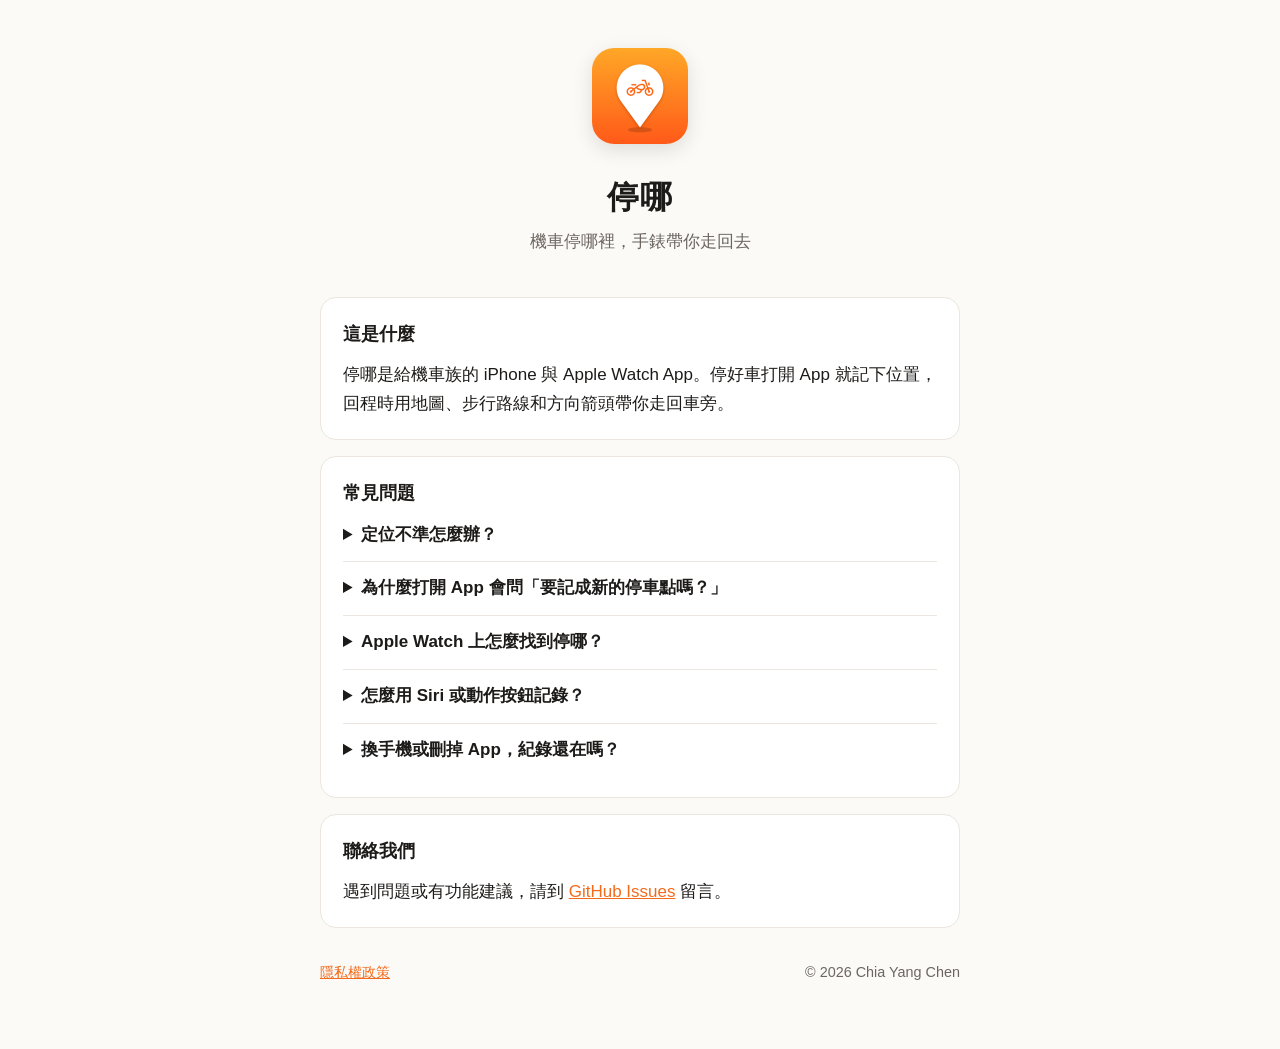
==== index.html @ c98e0359 "Add 停哪 support page and privacy policy Co-Authored-By: Claude Opus 5 (1M context) <noreply@anthropic" ====
<!doctype html>
<html lang="zh-Hant">
<head>
<meta charset="utf-8">
<meta name="viewport" content="width=device-width, initial-scale=1">
<title>停哪｜支援</title>
<meta name="description" content="停哪：記錄機車停車位置，用 Apple Watch 走回去。">
<link rel="stylesheet" href="style.css">
</head>
<body>
<main>
  <header>
    <img src="icon.png" alt="" width="96" height="96">
    <h1>停哪</h1>
    <p class="tagline">機車停哪裡，手錶帶你走回去</p>
  </header>

  <section>
    <h2>這是什麼</h2>
    <p>停哪是給機車族的 iPhone 與 Apple Watch App。停好車打開 App 就記下位置，回程時用地圖、步行路線和方向箭頭帶你走回車旁。</p>
  </section>

  <section>
    <h2>常見問題</h2>
    <details>
      <summary>定位不準怎麼辦？</summary>
      <p>在空曠處等幾秒讓 GPS 收斂，或按「重新定位」。記錄後也可以按「微調」，在地圖上點一下把圖釘移到車子實際的位置。</p>
    </details>
    <details>
      <summary>為什麼打開 App 會問「要記成新的停車點嗎？」</summary>
      <p>目前位置離上一個停車點超過 50 公尺時，停哪會先確認，避免你只是打開看看就蓋掉原本的紀錄。</p>
    </details>
    <details>
      <summary>Apple Watch 上怎麼找到停哪？</summary>
      <p>手錶 App 會隨 iPhone App 一起安裝。也可以把「停哪」加到錶面複雜功能，或在 iPhone 按「導航」後從智慧型堆疊點開。</p>
    </details>
    <details>
      <summary>怎麼用 Siri 或動作按鈕記錄？</summary>
      <p>說「嘿 Siri，停哪記錄停車」。動作按鈕請到「設定」&gt;「動作按鈕」選擇「捷徑」，再選「停哪」的「記錄停車位置」。</p>
    </details>
    <details>
      <summary>換手機或刪掉 App，紀錄還在嗎？</summary>
      <p>停車紀錄只存在你的裝置上。用 iPhone 備份還原到新手機時會一併帶過去；刪除 App 則會一起刪除。</p>
    </details>
  </section>

  <section>
    <h2>聯絡我們</h2>
    <p>遇到問題或有功能建議，請到 <a href="https://github.com/Unayung/MotoPark-Pages/issues">GitHub Issues</a> 留言。</p>
  </section>

  <footer>
    <a href="privacy.html">隱私權政策</a>
    <span>© 2026 Chia Yang Chen</span>
  </footer>
</main>
</body>
</html>
---- style.css ----
:root {
  --bg: #fbfaf7;
  --text: #1d1b19;
  --muted: #6d6660;
  --accent: #f26b1d;
  --card: #ffffff;
  --line: #ebe6df;
  color-scheme: light dark;
}

@media (prefers-color-scheme: dark) {
  :root {
    --bg: #151412;
    --text: #f1ede8;
    --muted: #a39b93;
    --accent: #ff8a3d;
    --card: #1f1d1a;
    --line: #2e2b27;
  }
}

* { box-sizing: border-box; }

body {
  margin: 0;
  background: var(--bg);
  color: var(--text);
  font: 17px/1.7 -apple-system, BlinkMacSystemFont, "PingFang TC", "Noto Sans TC", "Microsoft JhengHei", sans-serif;
}

main {
  max-width: 680px;
  margin: 0 auto;
  padding: 48px 20px 64px;
}

header { text-align: center; margin-bottom: 40px; }
header img { border-radius: 22px; box-shadow: 0 6px 20px rgba(0, 0, 0, 0.12); }
header.compact { text-align: left; margin-bottom: 28px; }

h1 { margin: 16px 0 4px; font-size: 2rem; letter-spacing: 0.02em; }
h2 { margin: 0 0 12px; font-size: 1.15rem; }

.tagline, .updated { margin: 0; color: var(--muted); }
.back { color: var(--muted); text-decoration: none; font-size: 0.95rem; }

section {
  background: var(--card);
  border: 1px solid var(--line);
  border-radius: 16px;
  padding: 20px 22px;
  margin-bottom: 16px;
}

section p { margin: 0 0 10px; }
section p:last-child { margin-bottom: 0; }
ul { margin: 0 0 10px; padding-left: 1.2em; }
li { margin-bottom: 6px; }

details { border-top: 1px solid var(--line); padding: 12px 0; }
details:first-of-type { border-top: none; padding-top: 0; }
summary { cursor: pointer; font-weight: 600; }
details p { margin: 8px 0 0; color: var(--muted); }

a { color: var(--accent); }

footer {
  display: flex;
  justify-content: space-between;
  flex-wrap: wrap;
  gap: 8px;
  margin-top: 32px;
  color: var(--muted);
  font-size: 0.9rem;
}
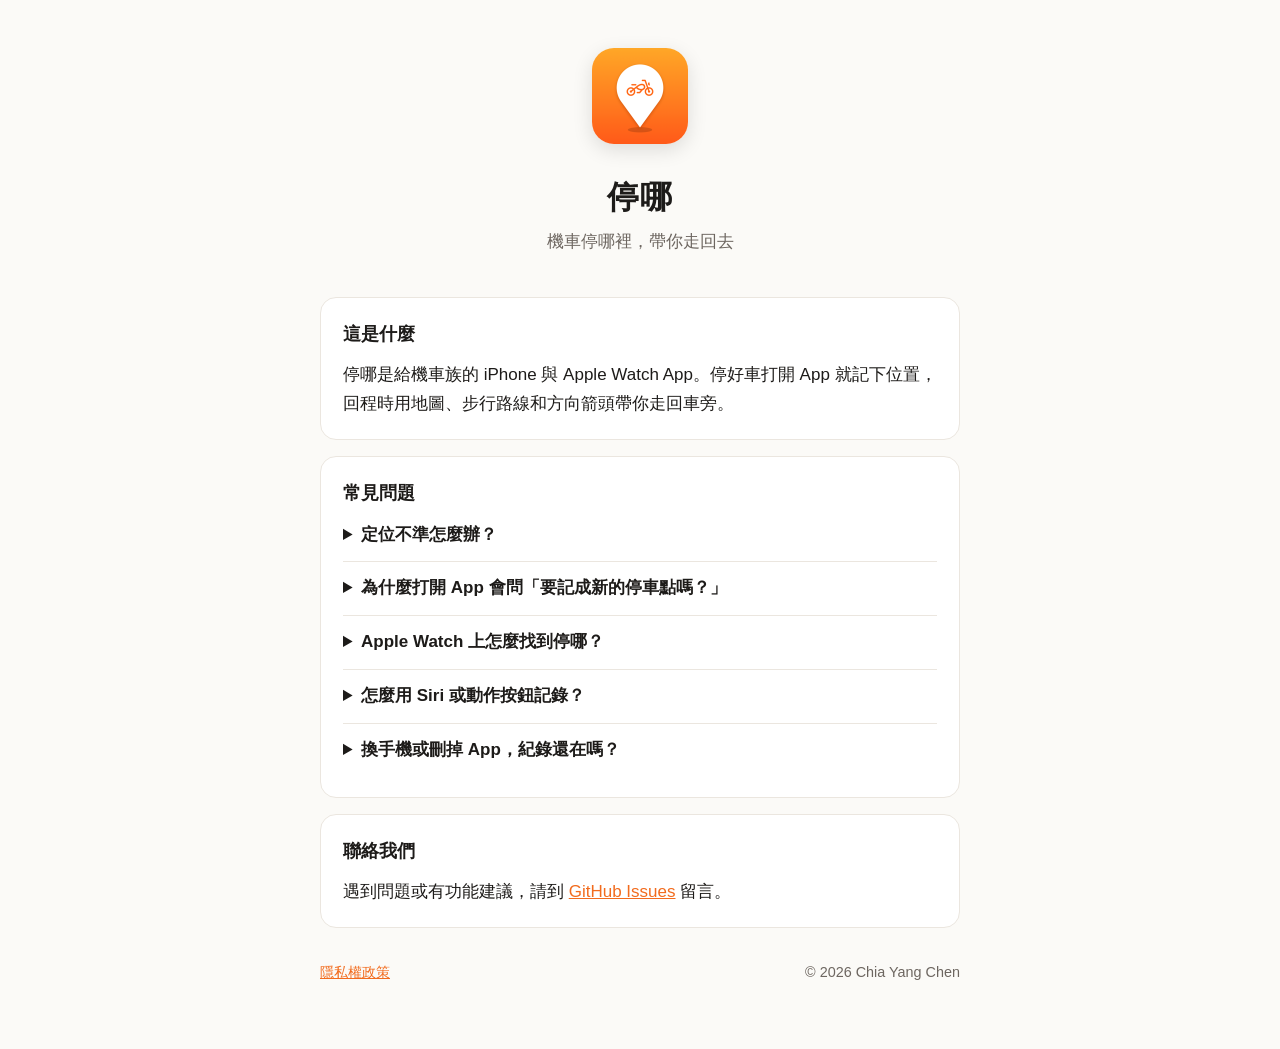
==== commit c2015498: "Shorten the tagline now that the iPhone also points the way Co-Authored-By: Claude Opus 5 (1M contex" ====
--- a/index.html
+++ b/index.html
@@ -12,7 +12,7 @@
   <header>
     <img src="icon.png" alt="" width="96" height="96">
     <h1>停哪</h1>
-    <p class="tagline">機車停哪裡，手錶帶你走回去</p>
+    <p class="tagline">機車停哪裡，帶你走回去</p>
   </header>
 
   <section>
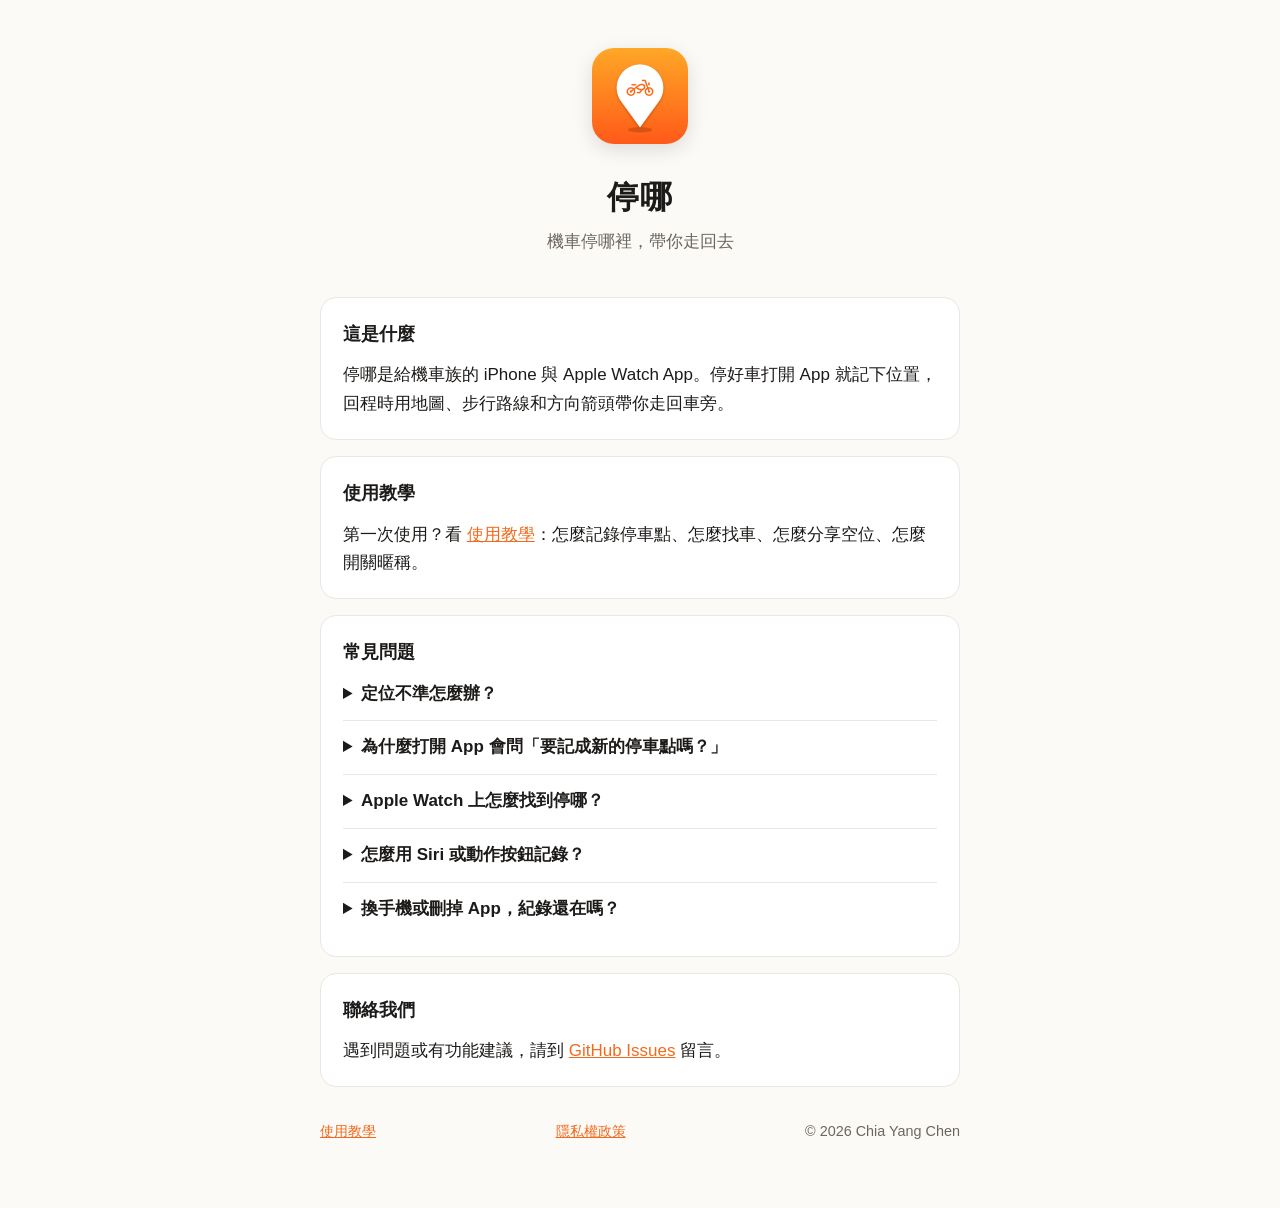
==== commit 0c511bf5: "Add the usage guide and update the privacy policy for spot sharing The guide covers recording a spot" ====
--- a/index.html
+++ b/index.html
@@ -18,6 +18,11 @@
   <section>
     <h2>這是什麼</h2>
     <p>停哪是給機車族的 iPhone 與 Apple Watch App。停好車打開 App 就記下位置，回程時用地圖、步行路線和方向箭頭帶你走回車旁。</p>
+  </section>
+
+  <section>
+    <h2>使用教學</h2>
+    <p>第一次使用？看 <a href="guide.html">使用教學</a>：怎麼記錄停車點、怎麼找車、怎麼分享空位、怎麼開關暱稱。</p>
   </section>
 
   <section>
@@ -50,6 +55,7 @@
   </section>
 
   <footer>
+    <a href="guide.html">使用教學</a>
     <a href="privacy.html">隱私權政策</a>
     <span>© 2026 Chia Yang Chen</span>
   </footer>
--- a/style.css
+++ b/style.css
@@ -64,6 +64,45 @@
 
 a { color: var(--accent); }
 
+.toc {
+  display: flex;
+  flex-wrap: wrap;
+  gap: 8px;
+  margin-bottom: 16px;
+}
+.toc a {
+  padding: 6px 12px;
+  border: 1px solid var(--line);
+  border-radius: 999px;
+  background: var(--card);
+  text-decoration: none;
+  font-size: 0.95rem;
+}
+
+.guide {
+  display: flex;
+  gap: 18px;
+  align-items: flex-start;
+  margin-bottom: 14px;
+}
+.guide:last-child { margin-bottom: 0; }
+.guide img {
+  flex: none;
+  height: auto;
+  border-radius: 14px;
+  border: 1px solid var(--line);
+}
+.guide ol { margin: 0; padding-left: 1.3em; }
+@media (max-width: 520px) {
+  .guide { flex-direction: column; align-items: center; }
+}
+
+.note {
+  margin-top: 12px;
+  color: var(--muted);
+  font-size: 0.95rem;
+}
+
 footer {
   display: flex;
   justify-content: space-between;
